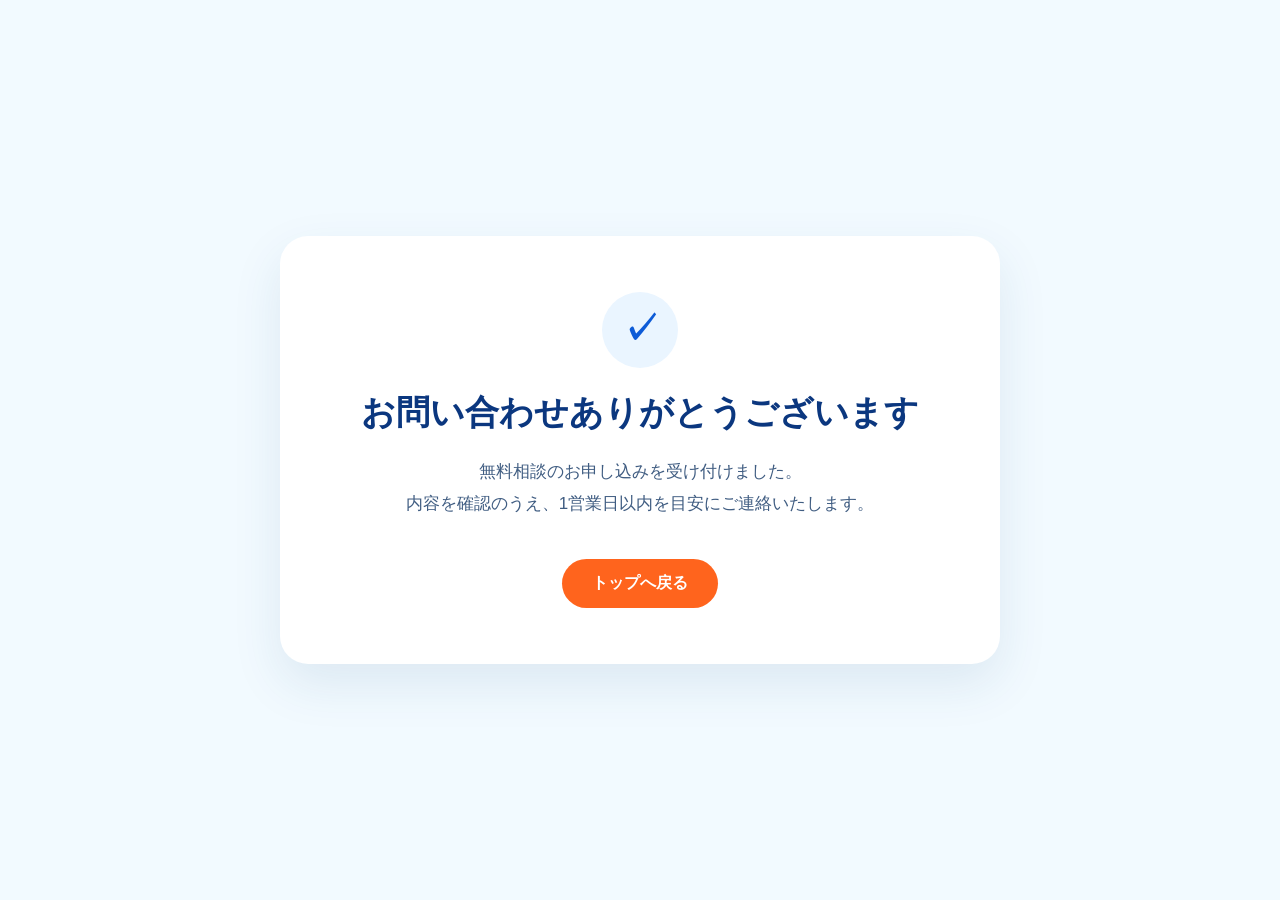
==== thanks.html @ 6d606c23 "Add files via upload" ====
<!doctype html>
<html lang="ja">
<head>
  <meta charset="utf-8">
  <meta name="viewport" content="width=device-width,initial-scale=1">
  <title>お問い合わせありがとうございます｜リスティング定額便</title>
  <style>
    *{box-sizing:border-box}
    body{margin:0;background:#f2faff;font-family:-apple-system,BlinkMacSystemFont,"Hiragino Sans","Yu Gothic",Meiryo,sans-serif;color:#0b377f}
    .wrap{min-height:100vh;display:grid;place-items:center;padding:24px}
    .card{max-width:720px;width:100%;background:#fff;border-radius:28px;padding:56px 34px;text-align:center;box-shadow:0 20px 50px rgba(34,82,125,.10)}
    .icon{width:76px;height:76px;margin:0 auto 22px;border-radius:50%;display:grid;place-items:center;background:#eaf5ff;color:#0d5bd7;font-size:38px;font-weight:900}
    h1{font-size:34px;margin:0 0 20px}
    p{font-size:17px;line-height:1.9;color:#405d82}
    a{display:inline-block;margin-top:22px;padding:14px 30px;border-radius:999px;background:#ff641d;color:#fff;text-decoration:none;font-weight:800}
    @media(max-width:600px){.card{padding:42px 20px}h1{font-size:27px}p{font-size:15px}}
  </style>
</head>
<body>
  <div class="wrap">
    <div class="card">
      <div class="icon">✓</div>
      <h1>お問い合わせありがとうございます</h1>
      <p>無料相談のお申し込みを受け付けました。<br>内容を確認のうえ、1営業日以内を目安にご連絡いたします。</p>
      <a href="https://teigaku.yolo-corp.com/">トップへ戻る</a>
    </div>
  </div>
</body>
</html>
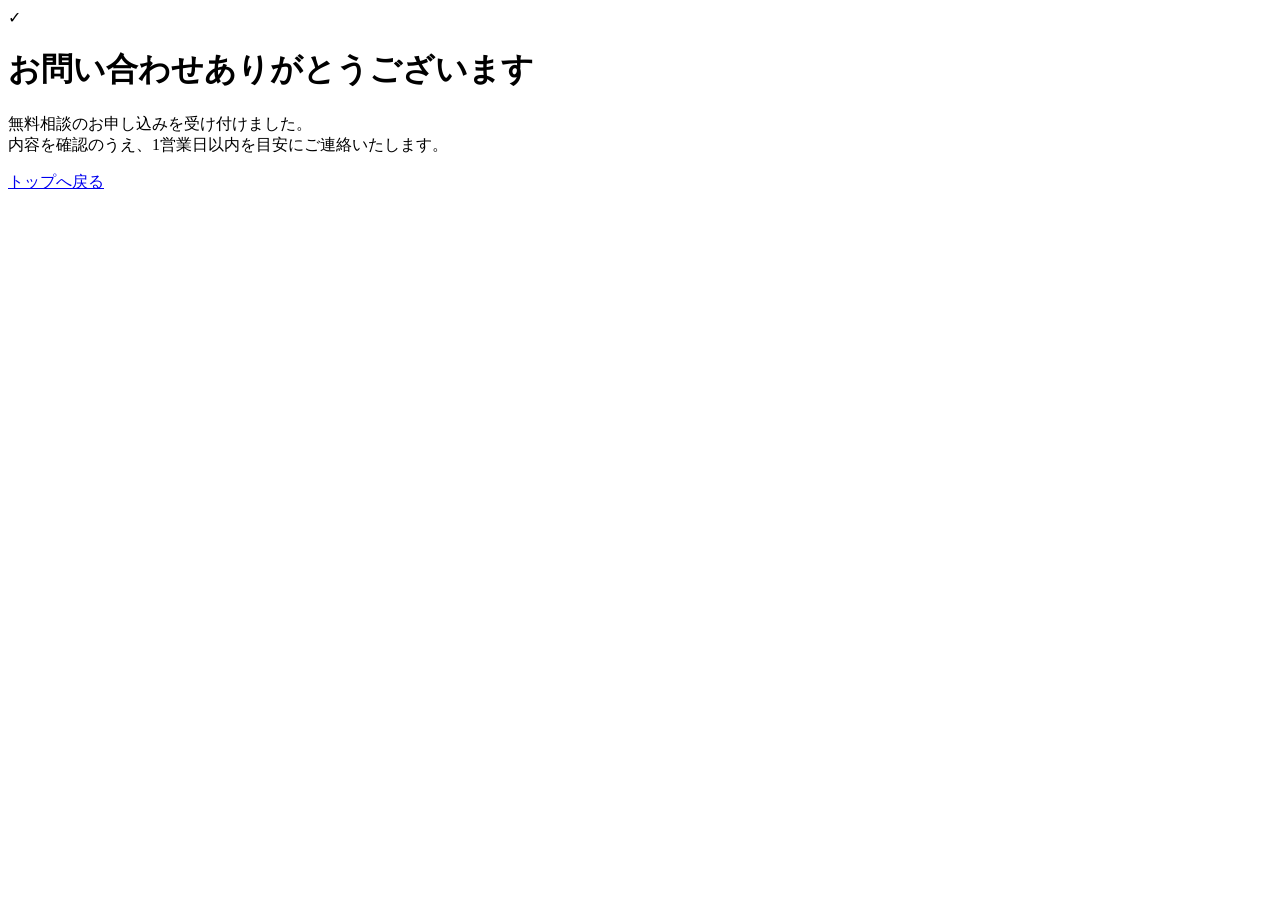
==== commit 5b72cb6c: "Update thanks.html" ====
--- a/thanks.html
+++ b/thanks.html
@@ -1,20 +1,30 @@
-<!doctype html>
-<html lang="ja">
-<head>
-  <meta charset="utf-8">
-  <meta name="viewport" content="width=device-width,initial-scale=1">
-  <title>お問い合わせありがとうございます｜リスティング定額便</title>
-  <style>
-    *{box-sizing:border-box}
-    body{margin:0;background:#f2faff;font-family:-apple-system,BlinkMacSystemFont,"Hiragino Sans","Yu Gothic",Meiryo,sans-serif;color:#0b377f}
-    .wrap{min-height:100vh;display:grid;place-items:center;padding:24px}
-    .card{max-width:720px;width:100%;background:#fff;border-radius:28px;padding:56px 34px;text-align:center;box-shadow:0 20px 50px rgba(34,82,125,.10)}
-    .icon{width:76px;height:76px;margin:0 auto 22px;border-radius:50%;display:grid;place-items:center;background:#eaf5ff;color:#0d5bd7;font-size:38px;font-weight:900}
-    h1{font-size:34px;margin:0 0 20px}
-    p{font-size:17px;line-height:1.9;color:#405d82}
-    a{display:inline-block;margin-top:22px;padding:14px 30px;border-radius:999px;background:#ff641d;color:#fff;text-decoration:none;font-weight:800}
-    @media(max-width:600px){.card{padding:42px 20px}h1{font-size:27px}p{font-size:15px}}
-  </style>
+  <!-- Meta Pixel Code -->
+  <script>
+    !function(f,b,e,v,n,t,s)
+    {if(f.fbq)return;n=f.fbq=function(){n.callMethod?
+    n.callMethod.apply(n,arguments):n.queue.push(arguments)};
+    if(!f._fbq)f._fbq=n;n.push=n;n.loaded=!0;n.version='2.0';
+    n.queue=[];t=b.createElement(e);t.async=!0;
+    t.src=v;s=b.getElementsByTagName(e)[0];
+    s.parentNode.insertBefore(t,s)}(window, document,'script',
+    'https://connect.facebook.net/en_US/fbevents.js');
+
+    fbq('init', '1065630839384421');
+    fbq('track', 'PageView');
+  </script>
+
+  <noscript>
+    <img height="1" width="1" style="display:none"
+    src="https://www.facebook.com/tr?id=1065630839384421&ev=PageView&noscript=1">
+  </noscript>
+  <!-- End Meta Pixel Code -->
+
+  <!-- Meta Pixel Event: Lead -->
+  <script>
+    fbq('trackSingle', '1065630839384421', 'Lead');
+  </script>
+  <!-- End Meta Pixel Event -->
+
 </head>
 <body>
   <div class="wrap">
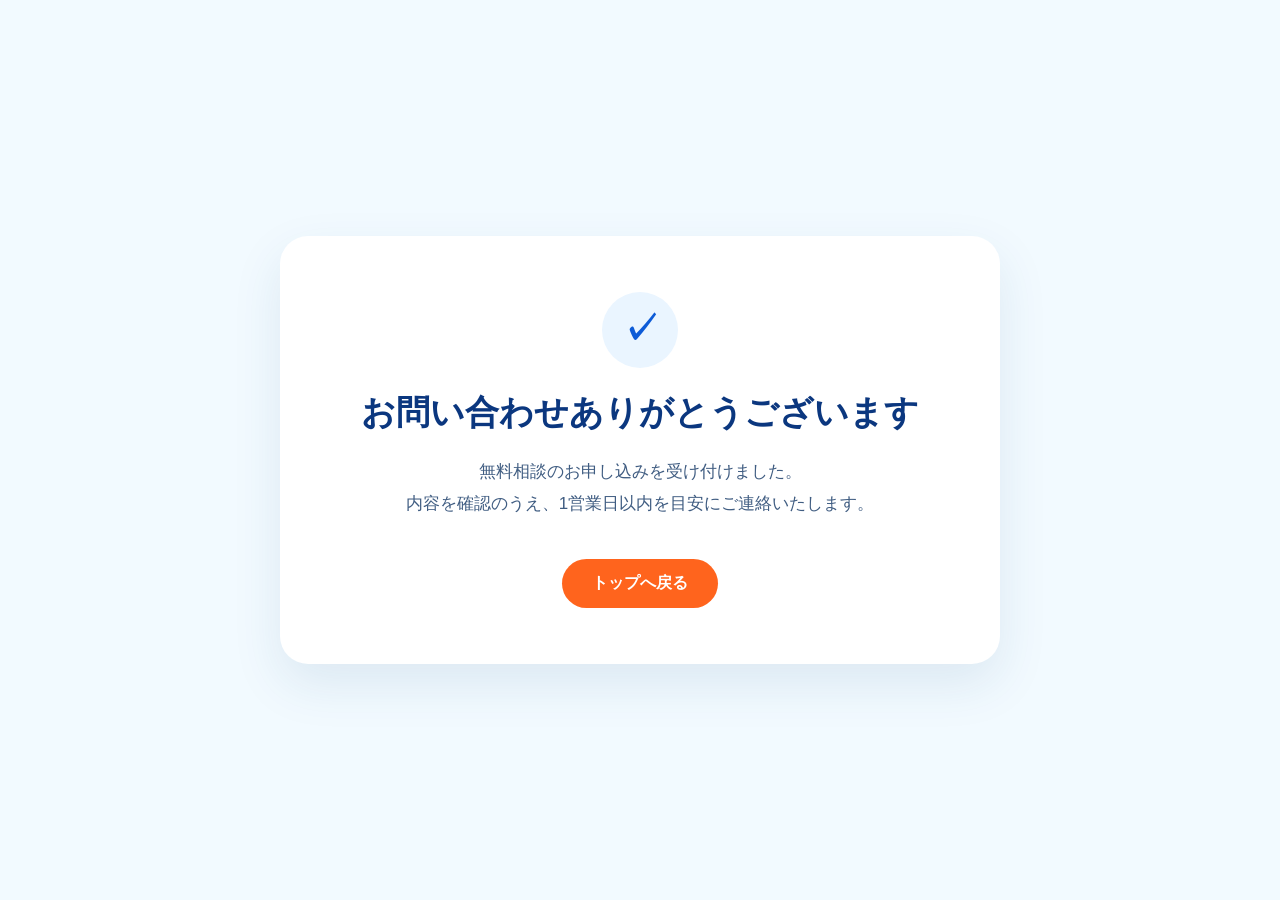
==== commit e0af8301: "Fix thanks.html: restore head/style and add Meta Pixel Lead event" ====
--- a/thanks.html
+++ b/thanks.html
@@ -1,3 +1,21 @@
+<!doctype html>
+<html lang="ja">
+<head>
+  <meta charset="utf-8">
+  <meta name="viewport" content="width=device-width,initial-scale=1">
+  <title>お問い合わせありがとうございます｜リスティング定額便</title>
+  <style>
+    *{box-sizing:border-box}
+    body{margin:0;background:#f2faff;font-family:-apple-system,BlinkMacSystemFont,"Hiragino Sans","Yu Gothic",Meiryo,sans-serif;color:#0b377f}
+    .wrap{min-height:100vh;display:grid;place-items:center;padding:24px}
+    .card{max-width:720px;width:100%;background:#fff;border-radius:28px;padding:56px 34px;text-align:center;box-shadow:0 20px 50px rgba(34,82,125,.10)}
+    .icon{width:76px;height:76px;margin:0 auto 22px;border-radius:50%;display:grid;place-items:center;background:#eaf5ff;color:#0d5bd7;font-size:38px;font-weight:900}
+    h1{font-size:34px;margin:0 0 20px}
+    p{font-size:17px;line-height:1.9;color:#405d82}
+    a{display:inline-block;margin-top:22px;padding:14px 30px;border-radius:999px;background:#ff641d;color:#fff;text-decoration:none;font-weight:800}
+    @media(max-width:600px){.card{padding:42px 20px}h1{font-size:27px}p{font-size:15px}}
+  </style>
+
   <!-- Meta Pixel Code -->
   <script>
     !function(f,b,e,v,n,t,s)
